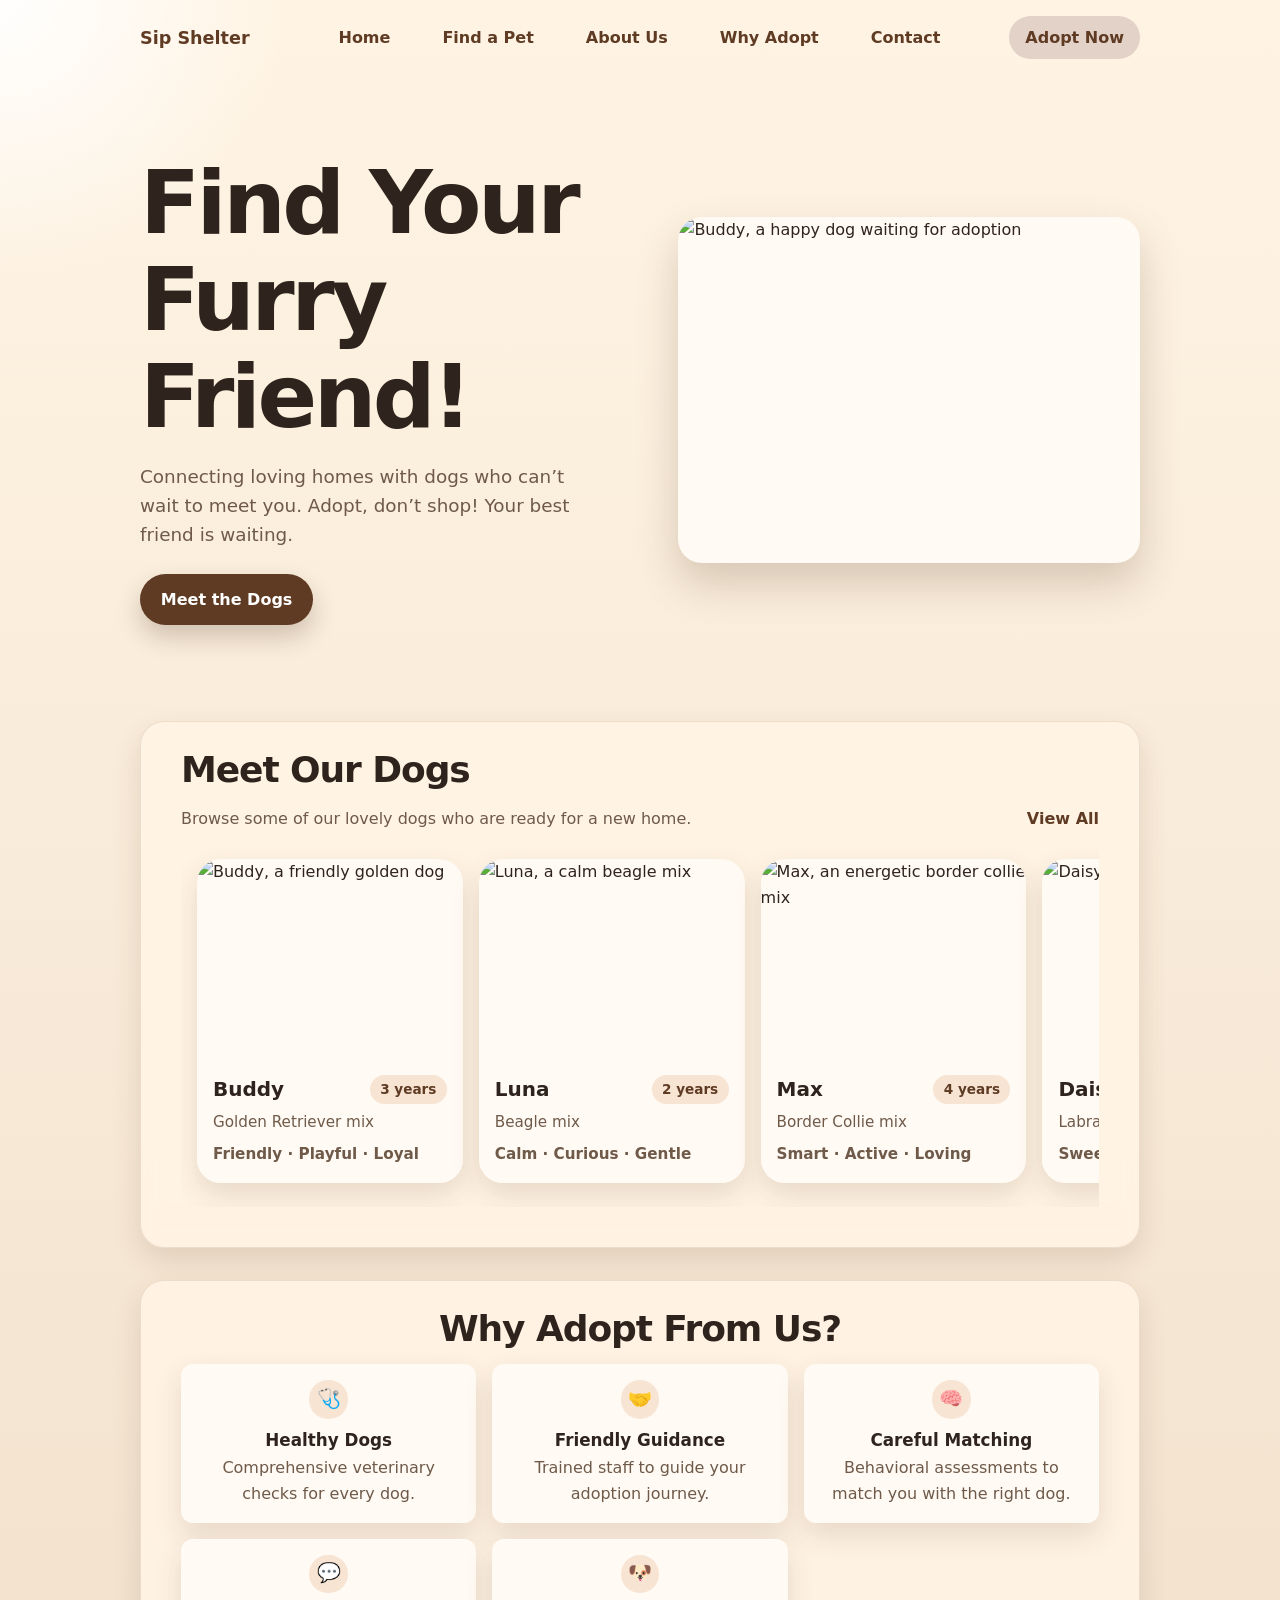
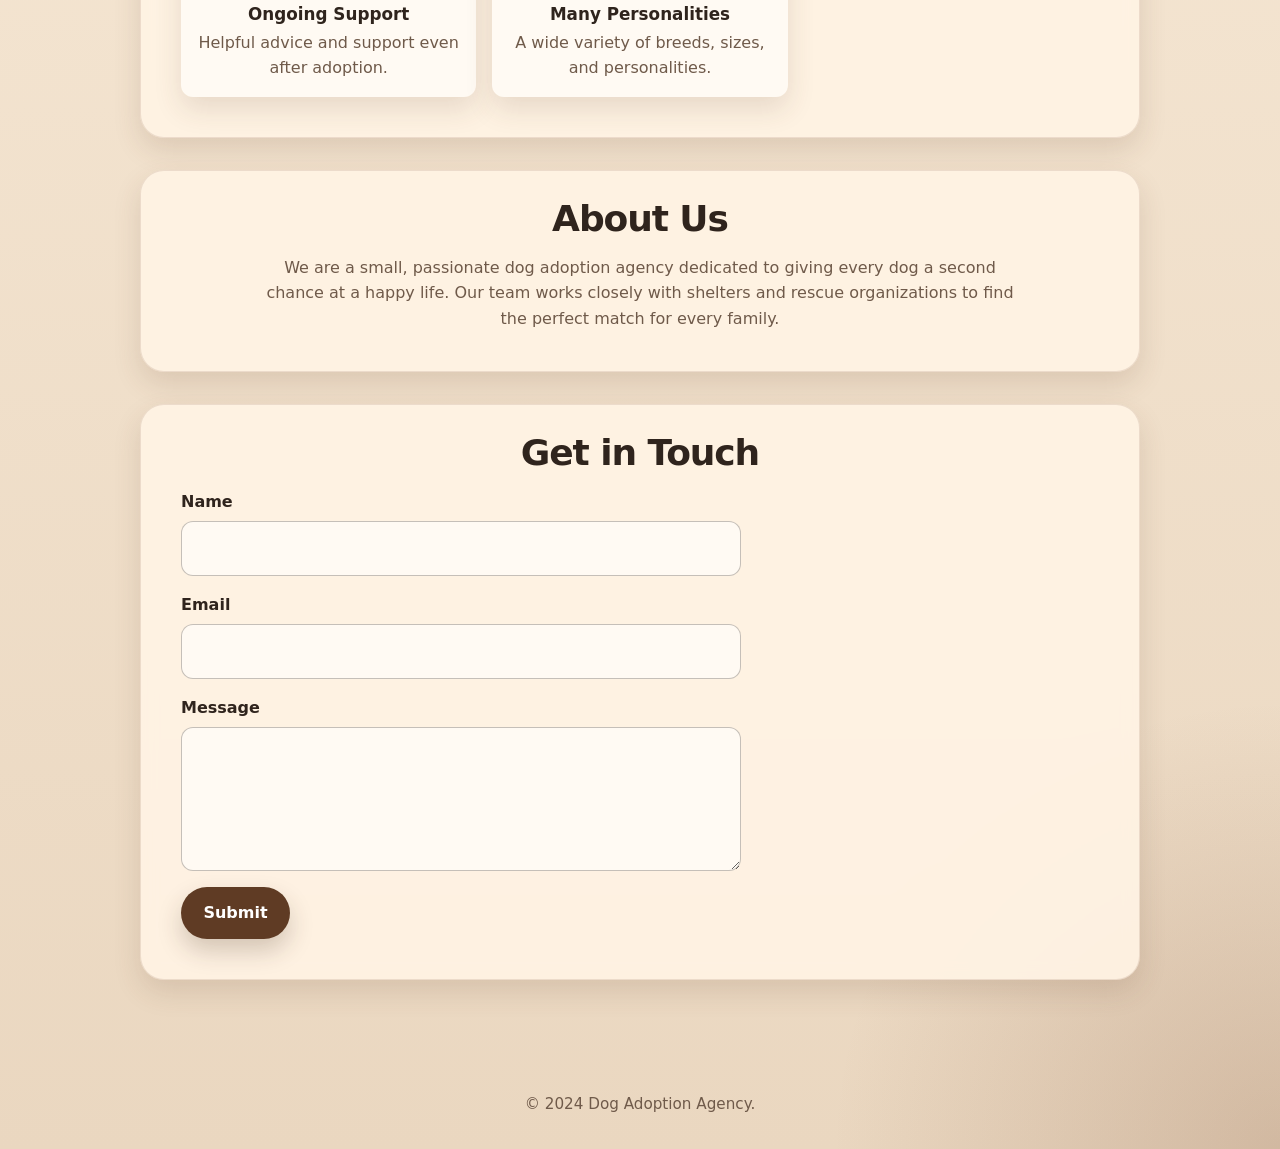
==== index.html @ ce72fd6d "First commit" ====
<!DOCTYPE html>
<html lang="en">
<head>
  <meta charset="UTF-8">
  <meta name="viewport" content="width=device-width, initial-scale=1.0">
  <title>Dog Adoption Agency</title>
  <link rel="stylesheet" href="style.css">
</head>

<body>
  <header id="home">
    <nav class="navbar">
      <a href="#home" class="logo">Sip Shelter</a>

      <ul class="navbar-links">
        <li><a href="#home">Home</a></li>
        <li><a href="#dogs">Find a Pet</a></li>
        <li><a href="#about">About Us</a></li>
        <li><a href="#why-adopt">Why Adopt</a></li>
        <li><a href="#contact">Contact</a></li>
      </ul>

      <a href="#contact" class="nav-button">Adopt Now</a>
    </nav>

    <div class="hero">
      <div class="hero-content">
        <h1>Find Your Furry Friend!</h1>
        <p>
          Connecting loving homes with dogs who can’t wait to meet you.
          Adopt, don’t shop! Your best friend is waiting.
        </p>

        <a href="#dogs" class="hero-button">Meet the Dogs</a>
      </div>

<figure class="hero-image-card">
  <img src="https://placedog.net/600/500?id=57" alt="Buddy, a happy dog waiting for adoption">

  <figcaption class="hero-dog-info">
    <div class="hero-dog-header">
      <h3>Buddy</h3>
      <span>3 years</span>
    </div>

    <p>Golden Retriever mix</p>
    <p>Friendly · Playful · Loyal</p>
  </figcaption>
</figure>
      </div>
    </div>
  </header>

  <main>
        <section id="dogs" class="dogs">
      <div class="section-heading">
        <div>
        <h2>Meet Our Dogs</h2>
        <p>Browse some of our lovely dogs who are ready for a new home.</p>
        </div>
        <a href="dogs.html" class="view-all-button">View All</a>
      </div>

      <div class="dog-carousel">
        <figure class="dog-card">
          <img src="https://placedog.net/400/196?id=57" alt="Buddy, a friendly golden dog">

          <figcaption>
            <div class="dog-card-header">
              <h3>Buddy</h3>
              <span>3 years</span>
            </div>

            <p>Golden Retriever mix</p>
            <p class="dog-personality">Friendly · Playful · Loyal</p>
          </figcaption>
        </figure>

        <figure class="dog-card">
          <img src="https://placedog.net/400/194?id=73" alt="Luna, a calm beagle mix">

          <figcaption>
            <div class="dog-card-header">
              <h3>Luna</h3>
              <span>2 years</span>
            </div>

            <p>Beagle mix</p>
            <p class="dog-personality">Calm · Curious · Gentle</p>
          </figcaption>
        </figure>

        <figure class="dog-card">
          <img src="https://placedog.net/400/133?id=223" alt="Max, an energetic border collie mix">

          <figcaption>
            <div class="dog-card-header">
              <h3>Max</h3>
              <span>4 years</span>
            </div>

            <p>Border Collie mix</p>
            <p class="dog-personality">Smart · Active · Loving</p>
          </figcaption>
        </figure>

        <figure class="dog-card">
          <img src="https://placedog.net/400/278?id=218" alt="Daisy, a gentle labrador mix">

          <figcaption>
            <div class="dog-card-header">
              <h3>Daisy</h3>
              <span>1 year</span>
            </div>

            <p>Labrador mix</p>
            <p class="dog-personality">Sweet · Social · Happy</p>
          </figcaption>
        </figure>
      </div>
    </section>

        <section id="why-adopt" class="why-section">
      <h2>Why Adopt From Us?</h2>

      <ul class="why-list">
        <li>
          <span class="why-icon">🩺</span>
          <h3>Healthy Dogs</h3>
          <p>Comprehensive veterinary checks for every dog.</p>
        </li>

        <li>
          <span class="why-icon">🤝</span>
          <h3>Friendly Guidance</h3>
          <p>Trained staff to guide your adoption journey.</p>
        </li>

        <li>
          <span class="why-icon">🧠</span>
          <h3>Careful Matching</h3>
          <p>Behavioral assessments to match you with the right dog.</p>
        </li>

        <li>
          <span class="why-icon">💬</span>
          <h3>Ongoing Support</h3>
          <p>Helpful advice and support even after adoption.</p>
        </li>

        <li>
          <span class="why-icon">🐶</span>
          <h3>Many Personalities</h3>
          <p>A wide variety of breeds, sizes, and personalities.</p>
        </li>
      </ul>
    </section>

    <section id="about" class="about-section">
      <h2>About Us</h2>
      <p>
        We are a small, passionate dog adoption agency dedicated to giving every dog
        a second chance at a happy life. Our team works closely with shelters and
        rescue organizations to find the perfect match for every family.
      </p>
    </section>

    <section id="contact" class="contact-section">
      <h2>Get in Touch</h2>

      <form>
        <label>
          Name
          <input type="text" name="name">
        </label>

        <label>
          Email
          <input type="email" name="email">
        </label>

        <label>
          Message
          <textarea name="message"></textarea>
        </label>

        <button type="submit">Submit</button>
      </form>
    </section>
  </main>

  <footer>
    <p>© 2024 Dog Adoption Agency.</p>
  </footer>

  <script>
    const carousel = document.querySelector(".dog-carousel");

    let isDragging = false;
    let startX = 0;
    let startScrollLeft = 0;

    carousel.addEventListener("pointerdown", (event) => {
      if (!event.target.closest(".dog-card")) return;

      isDragging = true;
      carousel.classList.add("dragging");

      startX = event.clientX;
      startScrollLeft = carousel.scrollLeft;

      carousel.setPointerCapture(event.pointerId);
    });

    carousel.addEventListener("pointermove", (event) => {
      if (!isDragging) return;

      const distance = event.clientX - startX;
      carousel.scrollLeft = startScrollLeft - distance;
    });

    carousel.addEventListener("pointerup", () => {
      isDragging = false;
      carousel.classList.remove("dragging");
    });

    carousel.addEventListener("pointercancel", () => {
      isDragging = false;
      carousel.classList.remove("dragging");
    });
  </script>
</body>
</html>
---- style.css ----
:root {
  --color-bg: #ead7c0;
  --color-surface: #fff4e4;
  --color-surface-light: #fffaf3;
  --color-text: #2f241d;
  --color-muted: #6f5a4a;
  --color-primary: #5f3b24;
  --color-primary-dark: #2f241d;
  --color-accent: #d98245;

  --shadow-card: 0 0.75rem 1.75rem rgb(91 57 35 / 0.14);
  --shadow-hover: 0 1.25rem 2.5rem rgb(91 57 35 / 0.22);

  --radius-lg: 1.5rem;
  --radius-md: 0.75rem;

  --container: 1000px;
}

/* Reset */

* {
  margin: 0;
  padding: 0;
  box-sizing: border-box;
}

html {
  scroll-behavior: smooth;
}

body {
  min-height: 100vh;
  background:
    radial-gradient(circle at top left, rgb(255 255 255 / 0.95), transparent 18rem),
    radial-gradient(circle at bottom right, rgb(111 63 36 / 0.2), transparent 28rem),
    linear-gradient(180deg, #fff4e4 0%, var(--color-bg) 100%);
  color: var(--color-text);
  font-family:
    Inter,
    system-ui,
    -apple-system,
    BlinkMacSystemFont,
    "Segoe UI",
    Roboto,
    Arial,
    sans-serif;
  line-height: 1.6;
}

img {
  max-width: 100%;
}

header,
main,
footer {
  width: min(100% - 2rem, var(--container));
  margin-inline: auto;
}

/* Navbar */

.navbar {
  display: flex;
  align-items: center;
  justify-content: space-between;
  gap: 1rem;
  padding-block: 1rem;
}

.logo {
  font-weight: 800;
  font-size: 1.1rem;
}

.navbar a {
  color: var(--color-primary);
  text-decoration: none;
}

.navbar-links {
  display: flex;
  align-items: center;
  gap: 2rem;
  list-style: none;
}

.navbar-links a {
  position: relative;
  padding-left: 1.25rem;
  font-weight: 600;
}

.navbar-links a::before {
  content: "🐾";
  position: absolute;
  left: 0;
  top: 50%;
  opacity: 0;
  transform: translate(-0.3rem, -50%);
  transition:
    opacity 160ms ease,
    transform 160ms ease;
}

.navbar-links a:hover::before {
  opacity: 1;
  transform: translate(0, -50%);
}

.nav-button {
  display: inline-flex;
  align-items: center;
  justify-content: center;
  padding: 0.55rem 1rem;
  border-radius: 999px;
  background: #e2d2c8;
  font-weight: 700;
  transition:
    background-color 160ms ease,
    color 160ms ease,
    box-shadow 160ms ease,
    transform 160ms ease;
}

.nav-button:hover {
  background-color: var(--color-primary-dark);
  color: #e2d2c8;
  box-shadow: 0 0.5rem 1.25rem 0.25rem rgb(47 36 29 / 0.3);
  transform: translateY(-2px);
}

/* Hero */

header {
  padding-bottom: clamp(3rem, 8vw, 6rem);
}

.hero {
  display: grid;
  grid-template-columns: 1fr 1fr;
  align-items: center;
  gap: clamp(2rem, 6vw, 5rem);
  padding-top: clamp(1rem, 7vw, 5rem);
}

.hero-content {
  max-width: 520px;
}

h1,
h2,
h3 {
  line-height: 1.1;
  color: var(--color-primary-dark);
}

h1 {
  max-width: 11ch;
  margin-bottom: 1rem;
  font-size: clamp(3rem, 7vw, 5.5rem);
  letter-spacing: -0.04em;
}

h2 {
  margin-bottom: 1rem;
  font-size: clamp(1.6rem, 3vw, 2.25rem);
  letter-spacing: -0.03em;
}

.hero p {
  max-width: 52ch;
  margin-bottom: 1.5rem;
  color: var(--color-muted);
  font-size: clamp(1rem, 2vw, 1.15rem);
}

.hero-button {
  display: inline-flex;
  align-items: center;
  justify-content: center;
  padding: 0.8rem 1.3rem;
  border-radius: 999px;
  background-color: var(--color-primary);
  color: white;
  font-weight: 700;
  text-decoration: none;
  box-shadow: 0 0.75rem 1.5rem rgb(63 37 23 / 0.22);
  transition:
    transform 160ms ease,
    box-shadow 160ms ease,
    background-color 160ms ease;
}

.hero-button:hover {
  background-color: var(--color-primary-dark);
  transform: translateY(-2px);
  box-shadow: 0 1rem 2rem rgb(63 37 23 / 0.28);
}

.hero-image-card {
  position: relative;
  overflow: hidden;
  border-radius: var(--radius-lg);
  background: var(--color-surface-light);
  box-shadow: var(--shadow-hover);
}

.hero-image-card img {
  display: block;
  width: 100%;
  aspect-ratio: 4 / 3;
  object-fit: cover;
  transition:
    transform 180ms ease,
    filter 180ms ease;
}

.hero-dog-info {
  position: absolute;
  left: 1rem;
  right: 1rem;
  bottom: 1rem;

  padding: 1rem;
  border-radius: 1rem;
  background: rgb(255 250 243 / 0.9);
  backdrop-filter: blur(8px);
  box-shadow: var(--shadow-card);

  opacity: 0;
  transform: translateY(1rem);
  transition:
    opacity 180ms ease,
    transform 180ms ease;
}

.hero-image-card:hover .hero-dog-info {
  opacity: 1;
  transform: translateY(0);
}

.hero-image-card:hover img {
  transform: scale(1.04);
  filter: brightness(0.88);
}

.hero-dog-header {
  display: flex;
  align-items: center;
  justify-content: space-between;
  gap: 0.75rem;
  margin-bottom: 0.35rem;
}

.hero-dog-header h3 {
  font-size: 1.25rem;
}

.hero-dog-header span {
  padding: 0.25rem 0.65rem;
  border-radius: 999px;
  background: rgb(217 130 69 / 0.18);
  color: var(--color-primary);
  font-size: 0.85rem;
  font-weight: 700;
  white-space: nowrap;
}

.hero-dog-info p {
  color: var(--color-muted);
  font-size: 0.95rem;
  margin: 0;
}

/* Sections */

main {
  padding-bottom: 3rem;
}

section {
  margin-bottom: 2rem;
  padding: 1.75rem clamp(1.25rem, 4vw, 2.5rem) 2.5rem;
  background: rgb(255 244 228 / 0.92);
  border: 1px solid rgb(111 63 36 / 0.12);
  border-radius: var(--radius-lg);
  box-shadow: var(--shadow-card);
  backdrop-filter: blur(8px);
}

.section-heading {
  display: flex;
  align-items: end;
  justify-content: space-between;
  gap: 1rem;
  margin-bottom: 1rem;
}

.view-all-button {
  color: var(--color-primary);
  font-weight: 700;
  text-decoration: none;
}

.view-all-button:hover {
  color: var(--color-primary-dark);
  text-decoration: underline;
}

.about-section,
.why-section {
  text-align: center;
}

.about-section p {
  max-width: 75ch;
  margin-inline: auto;
  color: var(--color-muted);
}

/* Why cards */

.why-list {
  display: grid;
  grid-template-columns: repeat(3, 1fr);
  gap: 1rem;
  list-style: none;
}

.why-list li {
  padding: 1rem;
  border-radius: var(--radius-md);
  background: var(--color-surface-light);
  box-shadow: var(--shadow-card);
  color: var(--color-muted);
}

.why-icon {
  display: grid;
  place-items: center;
  width: 2.4rem;
  height: 2.4rem;
  margin-inline: auto;
  margin-bottom: 0.75rem;
  border-radius: 50%;
  background: rgb(217 130 69 / 0.18);
  font-size: 1.2rem;
}

.why-list h3 {
  margin-bottom: 0.4rem;
  font-size: 1.05rem;
}

/* Dog carousel */

.dogs {
  overflow: visible;
}

.section-heading {
  margin-bottom: 1rem;
}

.section-heading p {
  max-width: 60ch;
  color: var(--color-muted);
}

.dog-carousel {
  display: flex;
  gap: 1rem;
  overflow-x: auto;
  scroll-snap-type: x mandatory;
  scroll-behavior: smooth;
  padding: 0.75rem 1rem 1.5rem;
  scrollbar-width: thin;
  touch-action: pan-y;
}

.dog-carousel.dragging {
  scroll-snap-type: none;
  scroll-behavior: auto;
}

.dog-card {
  flex: 0 0 82%;
  display: flex;
  flex-direction: column;
  scroll-snap-align: center;
  overflow: hidden;
  border-radius: var(--radius-lg);
  background: var(--color-surface-light);
  box-shadow: var(--shadow-card);
  cursor: grab;
  transition:
    transform 180ms ease,
    box-shadow 180ms ease;
}

.dog-carousel.dragging .dog-card {
  cursor: grabbing;
}

.dog-card:hover {
  transform: translateY(-4px);
  box-shadow: var(--shadow-hover);
}

.dog-card img {
  display: block;
  width: 100%;
  aspect-ratio: 4 / 3;
  object-fit: cover;
  user-select: none;
  pointer-events: none;
}

.dog-card figcaption {
  width: 100%;
  padding: 1rem;
  background: var(--color-surface-light);
}

.dog-card-header {
  display: flex;
  align-items: center;
  justify-content: space-between;
  gap: 0.75rem;
  flex-wrap: wrap;
  margin-bottom: 0.35rem;
}

.dog-card h3 {
  font-size: 1.25rem;
}

.dog-card-header span {
  padding: 0.25rem 0.65rem;
  border-radius: 999px;
  background: rgb(217 130 69 / 0.18);
  color: var(--color-primary);
  font-size: 0.85rem;
  font-weight: 700;
  white-space: nowrap;
}

.dog-card figcaption p {
  color: var(--color-muted);
  font-size: 0.95rem;
}

.dog-personality {
  margin-top: 0.5rem;
  font-weight: 650;
}

/* Contact form */

.contact-section h2 {
  text-align: center;
}

form {
  display: grid;
  gap: 1rem;
  max-width: 560px;
}

label {
  display: grid;
  gap: 0.4rem;
  color: var(--color-primary-dark);
  font-weight: 650;
}

input,
textarea {
  width: 100%;
  padding: 0.85rem 1rem;
  border: 1px solid rgb(47 36 29 / 0.28);
  border-radius: var(--radius-md);
  background: var(--color-surface-light);
  color: var(--color-text);
  font: inherit;
  outline: none;
  transition:
    border-color 160ms ease,
    box-shadow 160ms ease,
    background-color 160ms ease;
}

input:focus,
textarea:focus {
  border-color: var(--color-accent);
  box-shadow: 0 0 0 4px rgb(217 130 69 / 0.22);
  background: white;
}

textarea {
  min-height: 9rem;
  resize: vertical;
}

button {
  justify-self: start;
  display: inline-flex;
  align-items: center;
  justify-content: center;
  min-height: 3rem;
  padding: 0.85rem 1.4rem;
  border: none;
  border-radius: 999px;
  background: var(--color-primary);
  color: white;
  font: inherit;
  font-weight: 700;
  cursor: pointer;
  box-shadow: 0 0.75rem 1.5rem rgb(63 37 23 / 0.22);
  transition:
    transform 160ms ease,
    background-color 160ms ease,
    box-shadow 160ms ease;
}

button:hover {
  background-color: var(--color-primary-dark);
  transform: translateY(-2px);
  box-shadow: 0 1rem 2rem rgb(63 37 23 / 0.28);
}

.all-dogs-section {
  margin-top: 2rem;
}

.dogs-grid {
  display: grid;
  grid-template-columns: repeat(3, 1fr);
  gap: 1rem;
}

/* Footer */

footer {
  padding-block: 2rem;
  text-align: center;
  color: var(--color-muted);
  font-size: 0.95rem;
}

/* Responsive */

@media (min-width: 700px) {
  .dog-card {
    flex-basis: 45%;
  }
}

@media (min-width: 1000px) {
  .dog-card {
    flex-basis: 30%;
  }
}

@media (max-width: 800px) {
  .hero {
    grid-template-columns: 1fr;
    text-align: center;
  }

  .hero-content {
    margin-inline: auto;
  }

  .hero h1,
  .hero p {
    margin-inline: auto;
  }

  .hero-image-card {
    max-width: 520px;
    margin-inline: auto;
  }

  .why-list {
    grid-template-columns: 1fr 1fr;
  }
}

@media (max-width: 800px) {
  .navbar {
    flex-wrap: wrap;
    justify-content: center;
    row-gap: 0.9rem;
  }

  .logo {
    margin-right: auto;
  }

  .nav-button {
    margin-left: auto;
  }

  .navbar-links {
    order: 3;
    width: 100%;
    justify-content: center;
    flex-wrap: wrap;
    gap: 0.75rem 1.25rem;
  }
}

@media (max-width: 480px) {
  .navbar {
    flex-direction: column;
    align-items: center;
    gap: 0.85rem;
  }

  .logo,
  .nav-button {
    margin: 0;
  }

  .navbar-links {
    width: 100%;
    justify-content: center;
    gap: 0.6rem 1rem;
  }

  .navbar-links a {
    padding-left: 0rem;
    font-size: 0.95rem;
  }

  .nav-button {
    padding: 0.5rem 0.9rem;
  }
}

@media (max-width: 500px) {
  header,
  main,
  footer {
    width: min(100% - 1.25rem, var(--container));
  }

  section {
    border-radius: 1.15rem;
  }

  .why-list {
    grid-template-columns: 1fr;
  }

  .dog-carousel {
    gap: 0.75rem;
    padding-inline: 0.75rem;
  }

  .dog-card {
    flex-basis: 88%;
  }
}

@media (max-width: 600px) {
  .section-heading {
    flex-direction: column;
    align-items: flex-start;
  }
}

.all-dogs-section {
  margin-top: 2rem;
}

.all-dogs-section .section-heading {
  display: block;
  text-align: center;
}

.all-dogs-section .section-heading p {
  max-width: 60ch;
  margin-inline: auto;
  color: var(--color-muted);
}

.dogs-grid {
  display: grid;
  grid-template-columns: repeat(3, 1fr);
  gap: 1rem;
}

.dogs-grid .dog-card {
  flex: initial;
  cursor: default;
}

@media (max-width: 800px) {
  .dogs-grid {
    grid-template-columns: repeat(2, 1fr);
  }
}

@media (max-width: 500px) {
  .dogs-grid {
    grid-template-columns: 1fr;
  }
}

.dogs-page header {
  padding-bottom: 1rem;
}

.dogs-page main {
  padding-top: 1rem;
}

.dogs-page .all-dogs-section {
  margin-top: 0;
}

.dogs-page h1 {
  max-width: none;
  margin-bottom: 0.75rem;
  font-size: clamp(2.25rem, 6vw, 4rem);
  text-align: center;
}
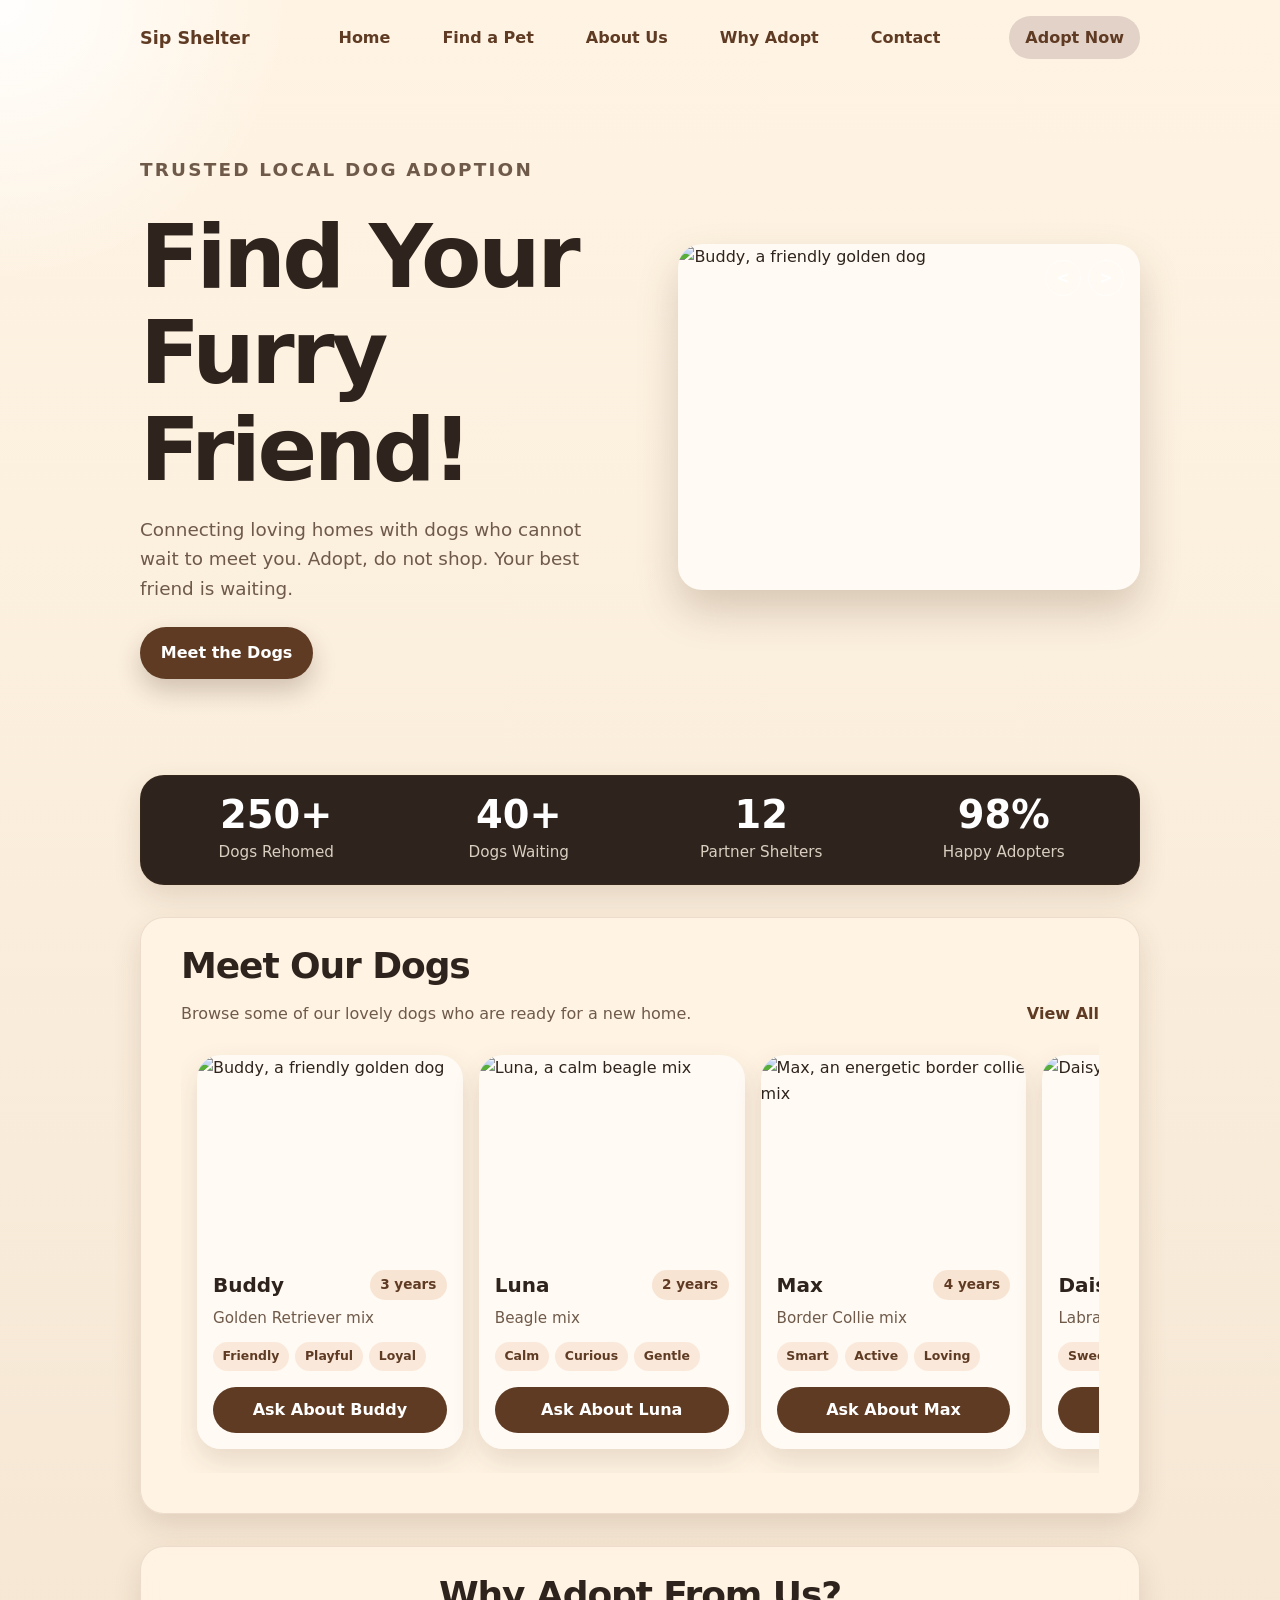
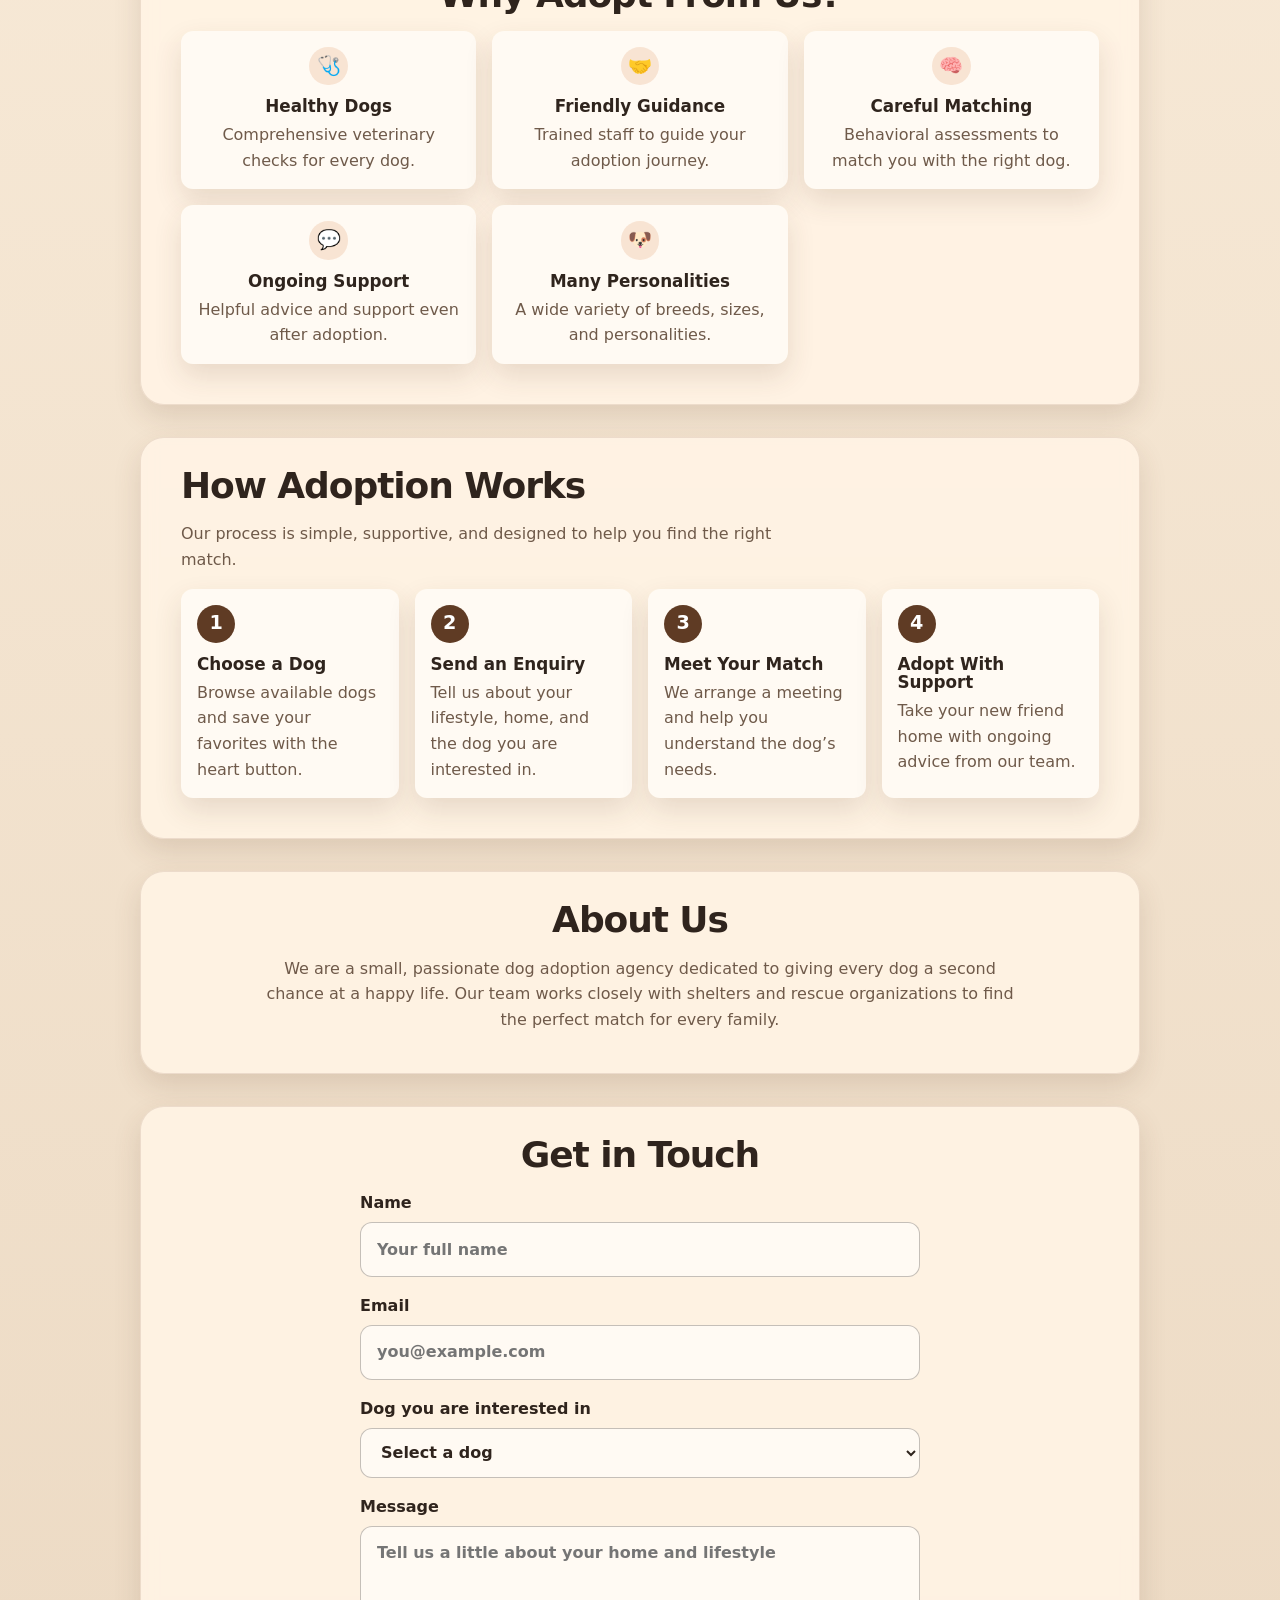
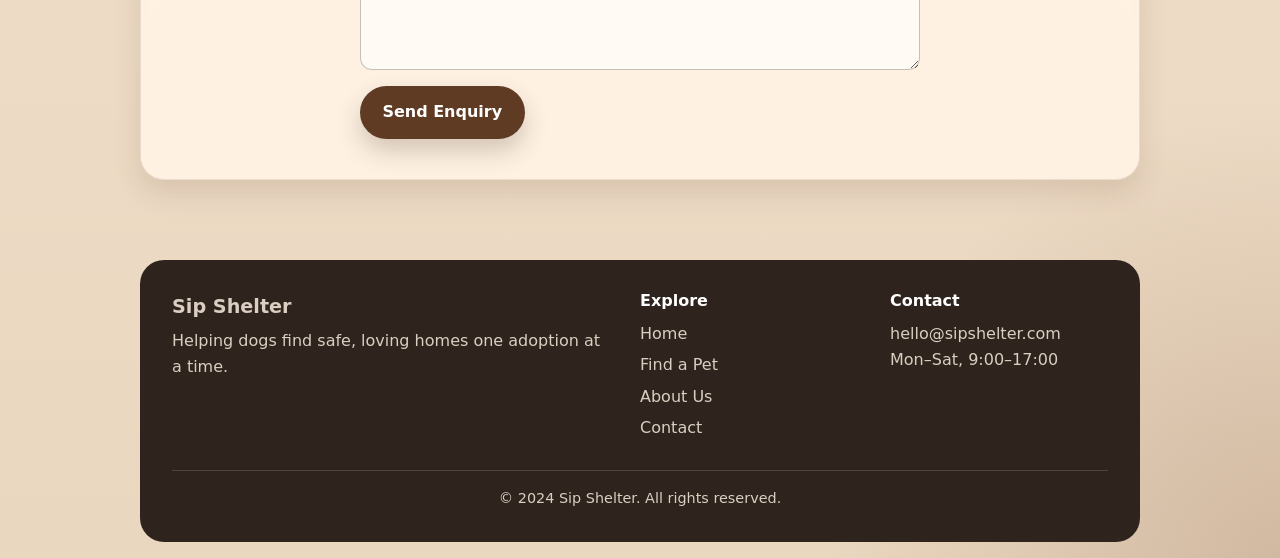
==== commit 7d786612: "overall refinement" ====
--- a/index.html
+++ b/index.html
@@ -3,18 +3,19 @@
 <head>
   <meta charset="UTF-8">
   <meta name="viewport" content="width=device-width, initial-scale=1.0">
-  <title>Dog Adoption Agency</title>
+  <title>Sip Shelter | Dog Adoption Agency</title>
   <link rel="stylesheet" href="style.css">
 </head>
 
 <body>
-  <header id="home">
-    <nav class="navbar">
+  <header id="home" class="site-header">
+    <nav class="navbar" aria-label="Main navigation">
       <a href="#home" class="logo">Sip Shelter</a>
+      <button class="menu-button" type="button" aria-label="Open menu" aria-expanded="false">☰</button>
 
       <ul class="navbar-links">
         <li><a href="#home">Home</a></li>
-        <li><a href="#dogs">Find a Pet</a></li>
+        <li><a href="dogs.html">Find a Pet</a></li>
         <li><a href="#about">About Us</a></li>
         <li><a href="#why-adopt">Why Adopt</a></li>
         <li><a href="#contact">Contact</a></li>
@@ -25,135 +26,89 @@
 
     <div class="hero">
       <div class="hero-content">
+        <p class="eyebrow">Trusted local dog adoption</p>
         <h1>Find Your Furry Friend!</h1>
         <p>
-          Connecting loving homes with dogs who can’t wait to meet you.
-          Adopt, don’t shop! Your best friend is waiting.
+          Connecting loving homes with dogs who cannot wait to meet you.
+          Adopt, do not shop. Your best friend is waiting.
         </p>
 
-        <a href="#dogs" class="hero-button">Meet the Dogs</a>
+        <div class="hero-actions">
+          <a href="dogs.html" class="hero-button">Meet the Dogs</a>
+        </div>
       </div>
 
-<figure class="hero-image-card">
-  <img src="https://placedog.net/600/500?id=57" alt="Buddy, a happy dog waiting for adoption">
+      <figure class="hero-image-card hero-slideshow">
+        <img
+          src="https://placedog.net/600/500?id=57"
+          alt="Buddy, a happy dog waiting for adoption"
+          data-hero-image
+        >
 
-  <figcaption class="hero-dog-info">
-    <div class="hero-dog-header">
-      <h3>Buddy</h3>
-      <span>3 years</span>
-    </div>
+        <div class="hero-slide-controls" aria-label="Hero slideshow controls">
+          <button class="hero-slide-button" type="button" aria-label="Previous dog" data-hero-prev>&lt;</button>
+          <button class="hero-slide-button" type="button" aria-label="Next dog" data-hero-next>&gt;</button>
+        </div>
 
-    <p>Golden Retriever mix</p>
-    <p>Friendly · Playful · Loyal</p>
-  </figcaption>
-</figure>
-      </div>
+        <figcaption class="hero-dog-info">
+          <div class="hero-dog-header">
+            <h3 data-hero-name>Buddy</h3>
+            <span data-hero-age>3 years</span>
+          </div>
+
+          <p data-hero-breed>Golden Retriever mix</p>
+          <p data-hero-personality>Friendly · Playful · Loyal</p>
+        </figcaption>
+      </figure>
     </div>
   </header>
 
   <main>
-        <section id="dogs" class="dogs">
+    <section class="stats-section" aria-label="Shelter statistics">
+      <div><strong>250+</strong><span>Dogs Rehomed</span></div>
+      <div><strong>40+</strong><span>Dogs Waiting</span></div>
+      <div><strong>12</strong><span>Partner Shelters</span></div>
+      <div><strong>98%</strong><span>Happy Adopters</span></div>
+    </section>
+
+    <section id="dogs" class="dogs-section">
       <div class="section-heading">
         <div>
-        <h2>Meet Our Dogs</h2>
-        <p>Browse some of our lovely dogs who are ready for a new home.</p>
+          <h2>Meet Our Dogs</h2>
+          <p>Browse some of our lovely dogs who are ready for a new home.</p>
         </div>
         <a href="dogs.html" class="view-all-button">View All</a>
       </div>
 
-      <div class="dog-carousel">
-        <figure class="dog-card">
-          <img src="https://placedog.net/400/196?id=57" alt="Buddy, a friendly golden dog">
-
-          <figcaption>
-            <div class="dog-card-header">
-              <h3>Buddy</h3>
-              <span>3 years</span>
-            </div>
-
-            <p>Golden Retriever mix</p>
-            <p class="dog-personality">Friendly · Playful · Loyal</p>
-          </figcaption>
-        </figure>
-
-        <figure class="dog-card">
-          <img src="https://placedog.net/400/194?id=73" alt="Luna, a calm beagle mix">
-
-          <figcaption>
-            <div class="dog-card-header">
-              <h3>Luna</h3>
-              <span>2 years</span>
-            </div>
-
-            <p>Beagle mix</p>
-            <p class="dog-personality">Calm · Curious · Gentle</p>
-          </figcaption>
-        </figure>
-
-        <figure class="dog-card">
-          <img src="https://placedog.net/400/133?id=223" alt="Max, an energetic border collie mix">
-
-          <figcaption>
-            <div class="dog-card-header">
-              <h3>Max</h3>
-              <span>4 years</span>
-            </div>
-
-            <p>Border Collie mix</p>
-            <p class="dog-personality">Smart · Active · Loving</p>
-          </figcaption>
-        </figure>
-
-        <figure class="dog-card">
-          <img src="https://placedog.net/400/278?id=218" alt="Daisy, a gentle labrador mix">
-
-          <figcaption>
-            <div class="dog-card-header">
-              <h3>Daisy</h3>
-              <span>1 year</span>
-            </div>
-
-            <p>Labrador mix</p>
-            <p class="dog-personality">Sweet · Social · Happy</p>
-          </figcaption>
-        </figure>
-      </div>
+      <div class="dog-carousel" data-dog-carousel aria-label="Featured dogs"></div>
     </section>
 
-        <section id="why-adopt" class="why-section">
+    <section id="why-adopt" class="why-section">
       <h2>Why Adopt From Us?</h2>
 
       <ul class="why-list">
-        <li>
-          <span class="why-icon">🩺</span>
-          <h3>Healthy Dogs</h3>
-          <p>Comprehensive veterinary checks for every dog.</p>
-        </li>
+        <li><span class="why-icon">🩺</span><h3>Healthy Dogs</h3><p>Comprehensive veterinary checks for every dog.</p></li>
+        <li><span class="why-icon">🤝</span><h3>Friendly Guidance</h3><p>Trained staff to guide your adoption journey.</p></li>
+        <li><span class="why-icon">🧠</span><h3>Careful Matching</h3><p>Behavioral assessments to match you with the right dog.</p></li>
+        <li><span class="why-icon">💬</span><h3>Ongoing Support</h3><p>Helpful advice and support even after adoption.</p></li>
+        <li><span class="why-icon">🐶</span><h3>Many Personalities</h3><p>A wide variety of breeds, sizes, and personalities.</p></li>
+      </ul>
+    </section>
 
-        <li>
-          <span class="why-icon">🤝</span>
-          <h3>Friendly Guidance</h3>
-          <p>Trained staff to guide your adoption journey.</p>
-        </li>
+    <section class="process-section">
+      <div class="section-heading">
+        <div>
+          <h2>How Adoption Works</h2>
+          <p>Our process is simple, supportive, and designed to help you find the right match.</p>
+        </div>
+      </div>
 
-        <li>
-          <span class="why-icon">🧠</span>
-          <h3>Careful Matching</h3>
-          <p>Behavioral assessments to match you with the right dog.</p>
-        </li>
-
-        <li>
-          <span class="why-icon">💬</span>
-          <h3>Ongoing Support</h3>
-          <p>Helpful advice and support even after adoption.</p>
-        </li>
-
-        <li>
-          <span class="why-icon">🐶</span>
-          <h3>Many Personalities</h3>
-          <p>A wide variety of breeds, sizes, and personalities.</p>
-        </li>
-      </ul>
+      <ol class="process-list">
+        <li><span>1</span><h3>Choose a Dog</h3><p>Browse available dogs and save your favorites with the heart button.</p></li>
+        <li><span>2</span><h3>Send an Enquiry</h3><p>Tell us about your lifestyle, home, and the dog you are interested in.</p></li>
+        <li><span>3</span><h3>Meet Your Match</h3><p>We arrange a meeting and help you understand the dog’s needs.</p></li>
+        <li><span>4</span><h3>Adopt With Support</h3><p>Take your new friend home with ongoing advice from our team.</p></li>
+      </ol>
     </section>
 
     <section id="about" class="about-section">
@@ -169,65 +124,51 @@
       <h2>Get in Touch</h2>
 
       <form>
-        <label>
-          Name
-          <input type="text" name="name">
-        </label>
+        <label>Name <input type="text" name="name" placeholder="Your full name" required></label>
+        <label>Email <input type="email" name="email" placeholder="you@example.com" required></label>
 
         <label>
-          Email
-          <input type="email" name="email">
+          Dog you are interested in
+          <select name="dog" data-dog-select>
+            <option value="">Select a dog</option>
+          </select>
         </label>
 
         <label>
           Message
-          <textarea name="message"></textarea>
+          <textarea name="message" placeholder="Tell us a little about your home and lifestyle"></textarea>
         </label>
 
-        <button type="submit">Submit</button>
+        <button type="submit">Send Enquiry</button>
       </form>
     </section>
   </main>
 
-  <footer>
-    <p>© 2024 Dog Adoption Agency.</p>
+  <footer class="site-footer">
+    <div class="footer-grid">
+      <div>
+        <a href="index.html" class="footer-logo">Sip Shelter</a>
+        <p>Helping dogs find safe, loving homes one adoption at a time.</p>
+      </div>
+
+      <div>
+        <h3>Explore</h3>
+        <a href="index.html">Home</a>
+        <a href="dogs.html">Find a Pet</a>
+        <a href="index.html#about">About Us</a>
+        <a href="index.html#contact">Contact</a>
+      </div>
+
+      <div>
+        <h3>Contact</h3>
+        <p>hello@sipshelter.com</p>
+        <p>Mon–Sat, 9:00–17:00</p>
+      </div>
+    </div>
+
+    <p class="footer-bottom">© 2024 Sip Shelter. All rights reserved.</p>
   </footer>
 
-  <script>
-    const carousel = document.querySelector(".dog-carousel");
-
-    let isDragging = false;
-    let startX = 0;
-    let startScrollLeft = 0;
-
-    carousel.addEventListener("pointerdown", (event) => {
-      if (!event.target.closest(".dog-card")) return;
-
-      isDragging = true;
-      carousel.classList.add("dragging");
-
-      startX = event.clientX;
-      startScrollLeft = carousel.scrollLeft;
-
-      carousel.setPointerCapture(event.pointerId);
-    });
-
-    carousel.addEventListener("pointermove", (event) => {
-      if (!isDragging) return;
-
-      const distance = event.clientX - startX;
-      carousel.scrollLeft = startScrollLeft - distance;
-    });
-
-    carousel.addEventListener("pointerup", () => {
-      isDragging = false;
-      carousel.classList.remove("dragging");
-    });
-
-    carousel.addEventListener("pointercancel", () => {
-      isDragging = false;
-      carousel.classList.remove("dragging");
-    });
-  </script>
+  <script src="script.js"></script>
 </body>
-</html>+</html>
--- a/style.css
+++ b/style.css
@@ -7,6 +7,7 @@
   --color-primary: #5f3b24;
   --color-primary-dark: #2f241d;
   --color-accent: #d98245;
+  --color-success: #4f7c45;
 
   --shadow-card: 0 0.75rem 1.75rem rgb(91 57 35 / 0.14);
   --shadow-hover: 0 1.25rem 2.5rem rgb(91 57 35 / 0.22);
@@ -49,12 +50,33 @@
 }
 
 img {
+  display: block;
   max-width: 100%;
 }
 
-header,
+a {
+  color: inherit;
+}
+
+button,
+input,
+textarea,
+select {
+  font: inherit;
+}
+
+a:focus-visible,
+button:focus-visible,
+input:focus-visible,
+textarea:focus-visible,
+select:focus-visible {
+  outline: 3px solid var(--color-accent);
+  outline-offset: 3px;
+}
+
+.site-header,
 main,
-footer {
+.site-footer {
   width: min(100% - 2rem, var(--container));
   margin-inline: auto;
 }
@@ -69,13 +91,11 @@
   padding-block: 1rem;
 }
 
-.logo {
+.logo,
+.footer-logo {
+  color: var(--color-primary);
   font-weight: 800;
   font-size: 1.1rem;
-}
-
-.navbar a {
-  color: var(--color-primary);
   text-decoration: none;
 }
 
@@ -89,7 +109,9 @@
 .navbar-links a {
   position: relative;
   padding-left: 1.25rem;
-  font-weight: 600;
+  color: var(--color-primary);
+  font-weight: 650;
+  text-decoration: none;
 }
 
 .navbar-links a::before {
@@ -109,19 +131,29 @@
   transform: translate(0, -50%);
 }
 
-.nav-button {
+.nav-button,
+.hero-button,
+.card-button,
+.clear-button {
   display: inline-flex;
   align-items: center;
   justify-content: center;
-  padding: 0.55rem 1rem;
   border-radius: 999px;
-  background: #e2d2c8;
-  font-weight: 700;
+  font-weight: 750;
+  text-decoration: none;
+  cursor: pointer;
   transition:
+    transform 160ms ease,
     background-color 160ms ease,
     color 160ms ease,
     box-shadow 160ms ease,
-    transform 160ms ease;
+    border-color 160ms ease;
+}
+
+.nav-button {
+  padding: 0.55rem 1rem;
+  background: #e2d2c8;
+  color: var(--color-primary);
 }
 
 .nav-button:hover {
@@ -131,10 +163,25 @@
   transform: translateY(-2px);
 }
 
+.menu-button {
+  display: none;
+  border: 0;
+  border-radius: 0.7rem;
+  padding: 0.45rem 0.7rem;
+  background: var(--color-surface-light);
+  color: var(--color-primary-dark);
+  box-shadow: var(--shadow-card);
+  cursor: pointer;
+}
+
 /* Hero */
 
-header {
+.site-header {
   padding-bottom: clamp(3rem, 8vw, 6rem);
+}
+
+.small-header {
+  padding-bottom: 1rem;
 }
 
 .hero {
@@ -147,6 +194,15 @@
 
 .hero-content {
   max-width: 520px;
+}
+
+.eyebrow {
+  margin-bottom: 0.65rem;
+  color: var(--color-accent);
+  font-size: 0.82rem;
+  font-weight: 900;
+  letter-spacing: 0.12em;
+  text-transform: uppercase;
 }
 
 h1,
@@ -176,21 +232,17 @@
   font-size: clamp(1rem, 2vw, 1.15rem);
 }
 
+.hero-actions {
+  display: flex;
+  flex-wrap: wrap;
+  gap: 0.75rem;
+}
+
 .hero-button {
-  display: inline-flex;
-  align-items: center;
-  justify-content: center;
   padding: 0.8rem 1.3rem;
-  border-radius: 999px;
   background-color: var(--color-primary);
   color: white;
-  font-weight: 700;
-  text-decoration: none;
   box-shadow: 0 0.75rem 1.5rem rgb(63 37 23 / 0.22);
-  transition:
-    transform 160ms ease,
-    box-shadow 160ms ease,
-    background-color 160ms ease;
 }
 
 .hero-button:hover {
@@ -208,13 +260,63 @@
 }
 
 .hero-image-card img {
-  display: block;
   width: 100%;
   aspect-ratio: 4 / 3;
   object-fit: cover;
   transition:
+    opacity 280ms ease,
     transform 180ms ease,
     filter 180ms ease;
+}
+
+.hero-image-card:hover img {
+  transform: scale(1.04);
+  filter: brightness(0.88);
+}
+
+.hero-slideshow {
+  isolation: isolate;
+}
+
+.hero-slideshow.is-changing img {
+  opacity: 0.3;
+}
+
+.hero-slide-controls {
+  position: absolute;
+  top: 1rem;
+  right: 1rem;
+  z-index: 3;
+  display: flex;
+  gap: 0.45rem;
+}
+
+.hero-slide-button {
+  display: grid;
+  place-items: center;
+  width: 2.25rem;
+  height: 2.25rem;
+  border: 1px solid rgb(255 255 255 / 0.55);
+  border-radius: 999px;
+  background: rgb(255 250 243 / 0.22);
+  color: white;
+  font-size: 1rem;
+  font-weight: 900;
+  line-height: 1;
+  cursor: pointer;
+  backdrop-filter: blur(8px);
+  transition:
+    background-color 160ms ease,
+    color 160ms ease,
+    transform 160ms ease,
+    border-color 160ms ease;
+}
+
+.hero-slide-button:hover {
+  background: rgb(255 250 243 / 0.9);
+  color: var(--color-primary-dark);
+  border-color: rgb(255 250 243 / 0.9);
+  transform: translateY(-2px);
 }
 
 .hero-dog-info {
@@ -222,13 +324,11 @@
   left: 1rem;
   right: 1rem;
   bottom: 1rem;
-
   padding: 1rem;
   border-radius: 1rem;
   background: rgb(255 250 243 / 0.9);
   backdrop-filter: blur(8px);
   box-shadow: var(--shadow-card);
-
   opacity: 0;
   transform: translateY(1rem);
   transition:
@@ -241,37 +341,31 @@
   transform: translateY(0);
 }
 
-.hero-image-card:hover img {
-  transform: scale(1.04);
-  filter: brightness(0.88);
-}
-
-.hero-dog-header {
+.hero-dog-header,
+.dog-card-header {
   display: flex;
   align-items: center;
   justify-content: space-between;
   gap: 0.75rem;
+  flex-wrap: wrap;
   margin-bottom: 0.35rem;
 }
 
-.hero-dog-header h3 {
-  font-size: 1.25rem;
-}
-
-.hero-dog-header span {
+.hero-dog-header span,
+.dog-card-header span {
   padding: 0.25rem 0.65rem;
   border-radius: 999px;
   background: rgb(217 130 69 / 0.18);
   color: var(--color-primary);
   font-size: 0.85rem;
-  font-weight: 700;
+  font-weight: 750;
   white-space: nowrap;
 }
 
 .hero-dog-info p {
+  margin: 0;
   color: var(--color-muted);
   font-size: 0.95rem;
-  margin: 0;
 }
 
 /* Sections */
@@ -283,9 +377,9 @@
 section {
   margin-bottom: 2rem;
   padding: 1.75rem clamp(1.25rem, 4vw, 2.5rem) 2.5rem;
-  background: rgb(255 244 228 / 0.92);
   border: 1px solid rgb(111 63 36 / 0.12);
   border-radius: var(--radius-lg);
+  background: rgb(255 244 228 / 0.92);
   box-shadow: var(--shadow-card);
   backdrop-filter: blur(8px);
 }
@@ -298,9 +392,15 @@
   margin-bottom: 1rem;
 }
 
+.section-heading p,
+.about-section p {
+  max-width: 60ch;
+  color: var(--color-muted);
+}
+
 .view-all-button {
   color: var(--color-primary);
-  font-weight: 700;
+  font-weight: 800;
   text-decoration: none;
 }
 
@@ -309,64 +409,35 @@
   text-decoration: underline;
 }
 
-.about-section,
-.why-section {
+/* Stats */
+
+.stats-section {
+  display: grid;
+  grid-template-columns: repeat(4, 1fr);
+  gap: 0.75rem;
+  padding: 1.25rem;
+  background: var(--color-primary-dark);
+  color: white;
   text-align: center;
 }
 
-.about-section p {
-  max-width: 75ch;
-  margin-inline: auto;
-  color: var(--color-muted);
-}
-
-/* Why cards */
-
-.why-list {
-  display: grid;
-  grid-template-columns: repeat(3, 1fr);
-  gap: 1rem;
-  list-style: none;
-}
-
-.why-list li {
-  padding: 1rem;
-  border-radius: var(--radius-md);
-  background: var(--color-surface-light);
-  box-shadow: var(--shadow-card);
-  color: var(--color-muted);
-}
-
-.why-icon {
-  display: grid;
-  place-items: center;
-  width: 2.4rem;
-  height: 2.4rem;
-  margin-inline: auto;
-  margin-bottom: 0.75rem;
-  border-radius: 50%;
-  background: rgb(217 130 69 / 0.18);
-  font-size: 1.2rem;
-}
-
-.why-list h3 {
-  margin-bottom: 0.4rem;
-  font-size: 1.05rem;
-}
-
-/* Dog carousel */
-
-.dogs {
+.stats-section strong {
+  display: block;
+  font-size: clamp(1.7rem, 4vw, 2.4rem);
+  line-height: 1;
+}
+
+.stats-section span {
+  display: block;
+  margin-top: 0.35rem;
+  color: rgb(255 244 228 / 0.82);
+  font-size: 0.95rem;
+}
+
+/* Dog cards */
+
+.dogs-section {
   overflow: visible;
-}
-
-.section-heading {
-  margin-bottom: 1rem;
-}
-
-.section-heading p {
-  max-width: 60ch;
-  color: var(--color-muted);
 }
 
 .dog-carousel {
@@ -386,11 +457,12 @@
 }
 
 .dog-card {
+  position: relative;
   flex: 0 0 82%;
   display: flex;
   flex-direction: column;
+  overflow: hidden;
   scroll-snap-align: center;
-  overflow: hidden;
   border-radius: var(--radius-lg);
   background: var(--color-surface-light);
   box-shadow: var(--shadow-card);
@@ -400,8 +472,9 @@
     box-shadow 180ms ease;
 }
 
-.dog-carousel.dragging .dog-card {
-  cursor: grabbing;
+.dogs-grid .dog-card {
+  flex: initial;
+  cursor: default;
 }
 
 .dog-card:hover {
@@ -409,8 +482,15 @@
   box-shadow: var(--shadow-hover);
 }
 
+.dog-carousel.dragging .dog-card {
+  cursor: grabbing;
+}
+
+.dog-image-wrap {
+  position: relative;
+}
+
 .dog-card img {
-  display: block;
   width: 100%;
   aspect-ratio: 4 / 3;
   object-fit: cover;
@@ -418,33 +498,71 @@
   pointer-events: none;
 }
 
+.dog-badge,
+.favorite-button {
+  opacity: 0;
+  pointer-events: none;
+}
+
+.dog-image-wrap:hover .dog-badge,
+.dog-image-wrap:hover .favorite-button,
+.dog-image-wrap:focus-within .dog-badge,
+.dog-image-wrap:focus-within .favorite-button {
+  opacity: 1;
+  pointer-events: auto;
+}
+
+.dog-badge {
+  position: absolute;
+  top: 0.85rem;
+  left: 0.85rem;
+  padding: 0.35rem 0.7rem;
+  border-radius: 999px;
+  background: rgb(255 250 243 / 0.92);
+  color: var(--color-success);
+  font-size: 0.8rem;
+  font-weight: 900;
+  box-shadow: var(--shadow-card);
+  transition: opacity 160ms ease;
+}
+
+.favorite-button {
+  position: absolute;
+  top: 0.75rem;
+  right: 0.75rem;
+  display: grid;
+  place-items: center;
+  width: 2.5rem;
+  height: 2.5rem;
+  border: 0;
+  border-radius: 50%;
+  background: rgb(255 250 243 / 0.92);
+  color: var(--color-primary);
+  font-size: 1.1rem;
+  box-shadow: var(--shadow-card);
+  cursor: pointer;
+  transition:
+    opacity 160ms ease,
+    background-color 160ms ease,
+    color 160ms ease,
+    transform 160ms ease;
+}
+
+.favorite-button:hover,
+.favorite-button.is-favorite {
+  background: var(--color-accent);
+  color: white;
+  transform: scale(1.05);
+}
+
 .dog-card figcaption {
   width: 100%;
   padding: 1rem;
   background: var(--color-surface-light);
 }
 
-.dog-card-header {
-  display: flex;
-  align-items: center;
-  justify-content: space-between;
-  gap: 0.75rem;
-  flex-wrap: wrap;
-  margin-bottom: 0.35rem;
-}
-
 .dog-card h3 {
   font-size: 1.25rem;
-}
-
-.dog-card-header span {
-  padding: 0.25rem 0.65rem;
-  border-radius: 999px;
-  background: rgb(217 130 69 / 0.18);
-  color: var(--color-primary);
-  font-size: 0.85rem;
-  font-weight: 700;
-  white-space: nowrap;
 }
 
 .dog-card figcaption p {
@@ -453,8 +571,97 @@
 }
 
 .dog-personality {
-  margin-top: 0.5rem;
-  font-weight: 650;
+  display: flex;
+  flex-wrap: wrap;
+  gap: 0.4rem;
+  margin-top: 0.75rem;
+}
+
+.personality-pill {
+  padding: 0.28rem 0.6rem;
+  border-radius: 999px;
+  background: rgb(217 130 69 / 0.14);
+  color: var(--color-primary);
+  font-size: 0.78rem;
+  font-weight: 800;
+}
+
+.card-button {
+  width: 100%;
+  margin-top: 1rem;
+  padding: 0.65rem 1rem;
+  background: var(--color-primary);
+  color: white;
+}
+
+.card-button:hover {
+  background: var(--color-primary-dark);
+  transform: translateY(-2px);
+  box-shadow: 0 0.75rem 1.5rem rgb(63 37 23 / 0.22);
+}
+
+/* Why and process */
+
+.about-section,
+.why-section {
+  text-align: center;
+}
+
+.about-section p {
+  max-width: 75ch;
+  margin-inline: auto;
+}
+
+.why-list,
+.process-list {
+  display: grid;
+  gap: 1rem;
+  list-style: none;
+}
+
+.why-list {
+  grid-template-columns: repeat(3, 1fr);
+}
+
+.process-list {
+  grid-template-columns: repeat(4, 1fr);
+}
+
+.why-list li,
+.process-list li {
+  padding: 1rem;
+  border-radius: var(--radius-md);
+  background: var(--color-surface-light);
+  box-shadow: var(--shadow-card);
+  color: var(--color-muted);
+}
+
+.why-icon,
+.process-list span {
+  display: grid;
+  place-items: center;
+  width: 2.4rem;
+  height: 2.4rem;
+  margin-bottom: 0.75rem;
+  border-radius: 50%;
+  background: rgb(217 130 69 / 0.18);
+  font-size: 1.2rem;
+}
+
+.why-icon {
+  margin-inline: auto;
+}
+
+.process-list span {
+  background: var(--color-primary);
+  color: white;
+  font-weight: 900;
+}
+
+.why-list h3,
+.process-list h3 {
+  margin-bottom: 0.4rem;
+  font-size: 1.05rem;
 }
 
 /* Contact form */
@@ -467,24 +674,26 @@
   display: grid;
   gap: 1rem;
   max-width: 560px;
-}
-
-label {
+  margin-inline: auto;
+}
+
+label,
+.filter-label {
   display: grid;
   gap: 0.4rem;
   color: var(--color-primary-dark);
-  font-weight: 650;
+  font-weight: 750;
 }
 
 input,
-textarea {
+textarea,
+select {
   width: 100%;
   padding: 0.85rem 1rem;
   border: 1px solid rgb(47 36 29 / 0.28);
   border-radius: var(--radius-md);
   background: var(--color-surface-light);
   color: var(--color-text);
-  font: inherit;
   outline: none;
   transition:
     border-color 160ms ease,
@@ -493,7 +702,8 @@
 }
 
 input:focus,
-textarea:focus {
+textarea:focus,
+select:focus {
   border-color: var(--color-accent);
   box-shadow: 0 0 0 4px rgb(217 130 69 / 0.22);
   background: white;
@@ -504,19 +714,15 @@
   resize: vertical;
 }
 
-button {
+button[type="submit"] {
   justify-self: start;
-  display: inline-flex;
-  align-items: center;
-  justify-content: center;
   min-height: 3rem;
   padding: 0.85rem 1.4rem;
   border: none;
   border-radius: 999px;
   background: var(--color-primary);
   color: white;
-  font: inherit;
-  font-weight: 700;
+  font-weight: 750;
   cursor: pointer;
   box-shadow: 0 0.75rem 1.5rem rgb(63 37 23 / 0.22);
   transition:
@@ -525,14 +731,111 @@
     box-shadow 160ms ease;
 }
 
-button:hover {
+button[type="submit"]:hover {
   background-color: var(--color-primary-dark);
   transform: translateY(-2px);
   box-shadow: 0 1rem 2rem rgb(63 37 23 / 0.28);
 }
 
+/* All dogs page */
+
+.dogs-page main {
+  padding-top: 1rem;
+}
+
 .all-dogs-section {
-  margin-top: 2rem;
+  margin-top: 0;
+}
+
+.database-heading {
+  max-width: 720px;
+  margin-inline: auto;
+  margin-bottom: 2rem;
+  text-align: center;
+}
+
+.database-heading h1 {
+  max-width: none;
+  margin-bottom: 0.75rem;
+  font-size: clamp(2.25rem, 6vw, 4rem);
+}
+
+.database-heading p {
+  color: var(--color-muted);
+}
+
+.database-layout {
+  display: grid;
+  grid-template-columns: 260px 1fr;
+  gap: 1.25rem;
+  align-items: start;
+}
+
+.filter-panel {
+  position: sticky;
+  top: 1rem;
+  display: grid;
+  gap: 1.2rem;
+  padding: 1rem;
+  border-radius: var(--radius-lg);
+  background: var(--color-surface-light);
+  box-shadow: var(--shadow-card);
+}
+
+.filter-block {
+  display: grid;
+  gap: 0.55rem;
+}
+
+.chip-list {
+  display: flex;
+  flex-wrap: wrap;
+  gap: 0.45rem;
+}
+
+.filter-chip {
+  padding: 0.45rem 0.7rem;
+  border: 1px solid rgb(95 59 36 / 0.18);
+  border-radius: 999px;
+  background: rgb(255 244 228 / 0.72);
+  color: var(--color-primary);
+  font-size: 0.86rem;
+  font-weight: 800;
+  cursor: pointer;
+}
+
+.filter-chip:hover,
+.filter-chip.is-active {
+  border-color: var(--color-primary);
+  background: var(--color-primary);
+  color: white;
+}
+
+.clear-button {
+  border: 1px solid rgb(95 59 36 / 0.22);
+  padding: 0.65rem 1rem;
+  background: white;
+  color: var(--color-primary);
+}
+
+.clear-button:hover {
+  border-color: var(--color-primary);
+  transform: translateY(-2px);
+}
+
+.results-bar {
+  display: flex;
+  justify-content: space-between;
+  gap: 1rem;
+  margin-bottom: 1rem;
+  padding: 0.85rem 1rem;
+  border-radius: var(--radius-md);
+  background: rgb(255 250 243 / 0.75);
+  color: var(--color-muted);
+}
+
+.results-bar strong {
+  color: var(--color-primary-dark);
 }
 
 .dogs-grid {
@@ -541,13 +844,62 @@
   gap: 1rem;
 }
 
+.empty-state {
+  padding: 2rem;
+  border-radius: var(--radius-lg);
+  background: var(--color-surface-light);
+  color: var(--color-muted);
+  text-align: center;
+}
+
 /* Footer */
 
-footer {
-  padding-block: 2rem;
+.site-footer {
+  padding: 2rem;
+  margin-bottom: 1rem;
+  border-radius: var(--radius-lg);
+  background: var(--color-primary-dark);
+  color: rgb(255 244 228 / 0.82);
+  text-align: left;
+}
+
+.footer-grid {
+  display: grid;
+  grid-template-columns: 2fr 1fr 1fr;
+  gap: 2rem;
+}
+
+.footer-logo {
+  display: inline-block;
+  margin-bottom: 0.75rem;
+  color: white;
+  font-size: 1.2rem;
+}
+
+.site-footer h3 {
+  margin-bottom: 0.75rem;
+  color: white;
+  font-size: 1rem;
+}
+
+.site-footer a {
+  display: block;
+  margin-bottom: 0.35rem;
+  color: rgb(255 244 228 / 0.82);
+  text-decoration: none;
+}
+
+.site-footer a:hover {
+  color: white;
+  text-decoration: underline;
+}
+
+.footer-bottom {
+  margin-top: 1.5rem;
+  padding-top: 1rem;
+  border-top: 1px solid rgb(255 255 255 / 0.15);
   text-align: center;
-  color: var(--color-muted);
-  font-size: 0.95rem;
+  font-size: 0.9rem;
 }
 
 /* Responsive */
@@ -561,6 +913,24 @@
 @media (min-width: 1000px) {
   .dog-card {
     flex-basis: 30%;
+  }
+}
+
+@media (max-width: 900px) {
+  .database-layout {
+    grid-template-columns: 1fr;
+  }
+
+  .filter-panel {
+    position: static;
+  }
+
+  .dogs-grid {
+    grid-template-columns: repeat(2, 1fr);
+  }
+
+  .process-list {
+    grid-template-columns: repeat(2, 1fr);
   }
 }
 
@@ -570,13 +940,12 @@
     text-align: center;
   }
 
-  .hero-content {
+  .hero-content,
+  .hero h1,
+  .hero p,
+  .hero-actions {
     margin-inline: auto;
-  }
-
-  .hero h1,
-  .hero p {
-    margin-inline: auto;
+    justify-content: center;
   }
 
   .hero-image-card {
@@ -585,66 +954,62 @@
   }
 
   .why-list {
-    grid-template-columns: 1fr 1fr;
-  }
-}
-
-@media (max-width: 800px) {
+    grid-template-columns: repeat(2, 1fr);
+  }
+
+  .menu-button {
+    display: inline-grid;
+  }
+
   .navbar {
     flex-wrap: wrap;
-    justify-content: center;
-    row-gap: 0.9rem;
-  }
-
-  .logo {
-    margin-right: auto;
+  }
+
+  .navbar-links {
+    display: none;
+    order: 3;
+    width: 100%;
+    flex-direction: column;
+    align-items: stretch;
+    gap: 0.4rem;
+    padding: 0.75rem;
+    border-radius: var(--radius-md);
+    background: rgb(255 250 243 / 0.9);
+    box-shadow: var(--shadow-card);
+  }
+
+  .navbar-links.is-open {
+    display: flex;
+  }
+
+  .navbar-links a {
+    display: block;
+    padding: 0.5rem 0.75rem;
+  }
+
+  .navbar-links a::before {
+    display: none;
   }
 
   .nav-button {
     margin-left: auto;
   }
-
-  .navbar-links {
-    order: 3;
-    width: 100%;
-    justify-content: center;
-    flex-wrap: wrap;
-    gap: 0.75rem 1.25rem;
-  }
-}
-
-@media (max-width: 480px) {
-  .navbar {
-    flex-direction: column;
-    align-items: center;
-    gap: 0.85rem;
-  }
-
-  .logo,
-  .nav-button {
-    margin: 0;
-  }
-
-  .navbar-links {
-    width: 100%;
-    justify-content: center;
-    gap: 0.6rem 1rem;
-  }
-
-  .navbar-links a {
-    padding-left: 0rem;
-    font-size: 0.95rem;
-  }
-
-  .nav-button {
-    padding: 0.5rem 0.9rem;
-  }
-}
-
-@media (max-width: 500px) {
-  header,
+}
+
+@media (max-width: 700px) {
+  .stats-section {
+    grid-template-columns: repeat(2, 1fr);
+  }
+
+  .footer-grid {
+    grid-template-columns: 1fr;
+  }
+}
+
+@media (max-width: 600px) {
+  .site-header,
   main,
-  footer {
+  .site-footer {
     width: min(100% - 1.25rem, var(--container));
   }
 
@@ -652,7 +1017,14 @@
     border-radius: 1.15rem;
   }
 
-  .why-list {
+  .section-heading {
+    flex-direction: column;
+    align-items: flex-start;
+  }
+
+  .why-list,
+  .process-list,
+  .dogs-grid {
     grid-template-columns: 1fr;
   }
 
@@ -664,68 +1036,8 @@
   .dog-card {
     flex-basis: 88%;
   }
-}
-
-@media (max-width: 600px) {
-  .section-heading {
+
+  .results-bar {
     flex-direction: column;
-    align-items: flex-start;
-  }
-}
-
-.all-dogs-section {
-  margin-top: 2rem;
-}
-
-.all-dogs-section .section-heading {
-  display: block;
-  text-align: center;
-}
-
-.all-dogs-section .section-heading p {
-  max-width: 60ch;
-  margin-inline: auto;
-  color: var(--color-muted);
-}
-
-.dogs-grid {
-  display: grid;
-  grid-template-columns: repeat(3, 1fr);
-  gap: 1rem;
-}
-
-.dogs-grid .dog-card {
-  flex: initial;
-  cursor: default;
-}
-
-@media (max-width: 800px) {
-  .dogs-grid {
-    grid-template-columns: repeat(2, 1fr);
-  }
-}
-
-@media (max-width: 500px) {
-  .dogs-grid {
-    grid-template-columns: 1fr;
-  }
-}
-
-.dogs-page header {
-  padding-bottom: 1rem;
-}
-
-.dogs-page main {
-  padding-top: 1rem;
-}
-
-.dogs-page .all-dogs-section {
-  margin-top: 0;
-}
-
-.dogs-page h1 {
-  max-width: none;
-  margin-bottom: 0.75rem;
-  font-size: clamp(2.25rem, 6vw, 4rem);
-  text-align: center;
-}+  }
+}
